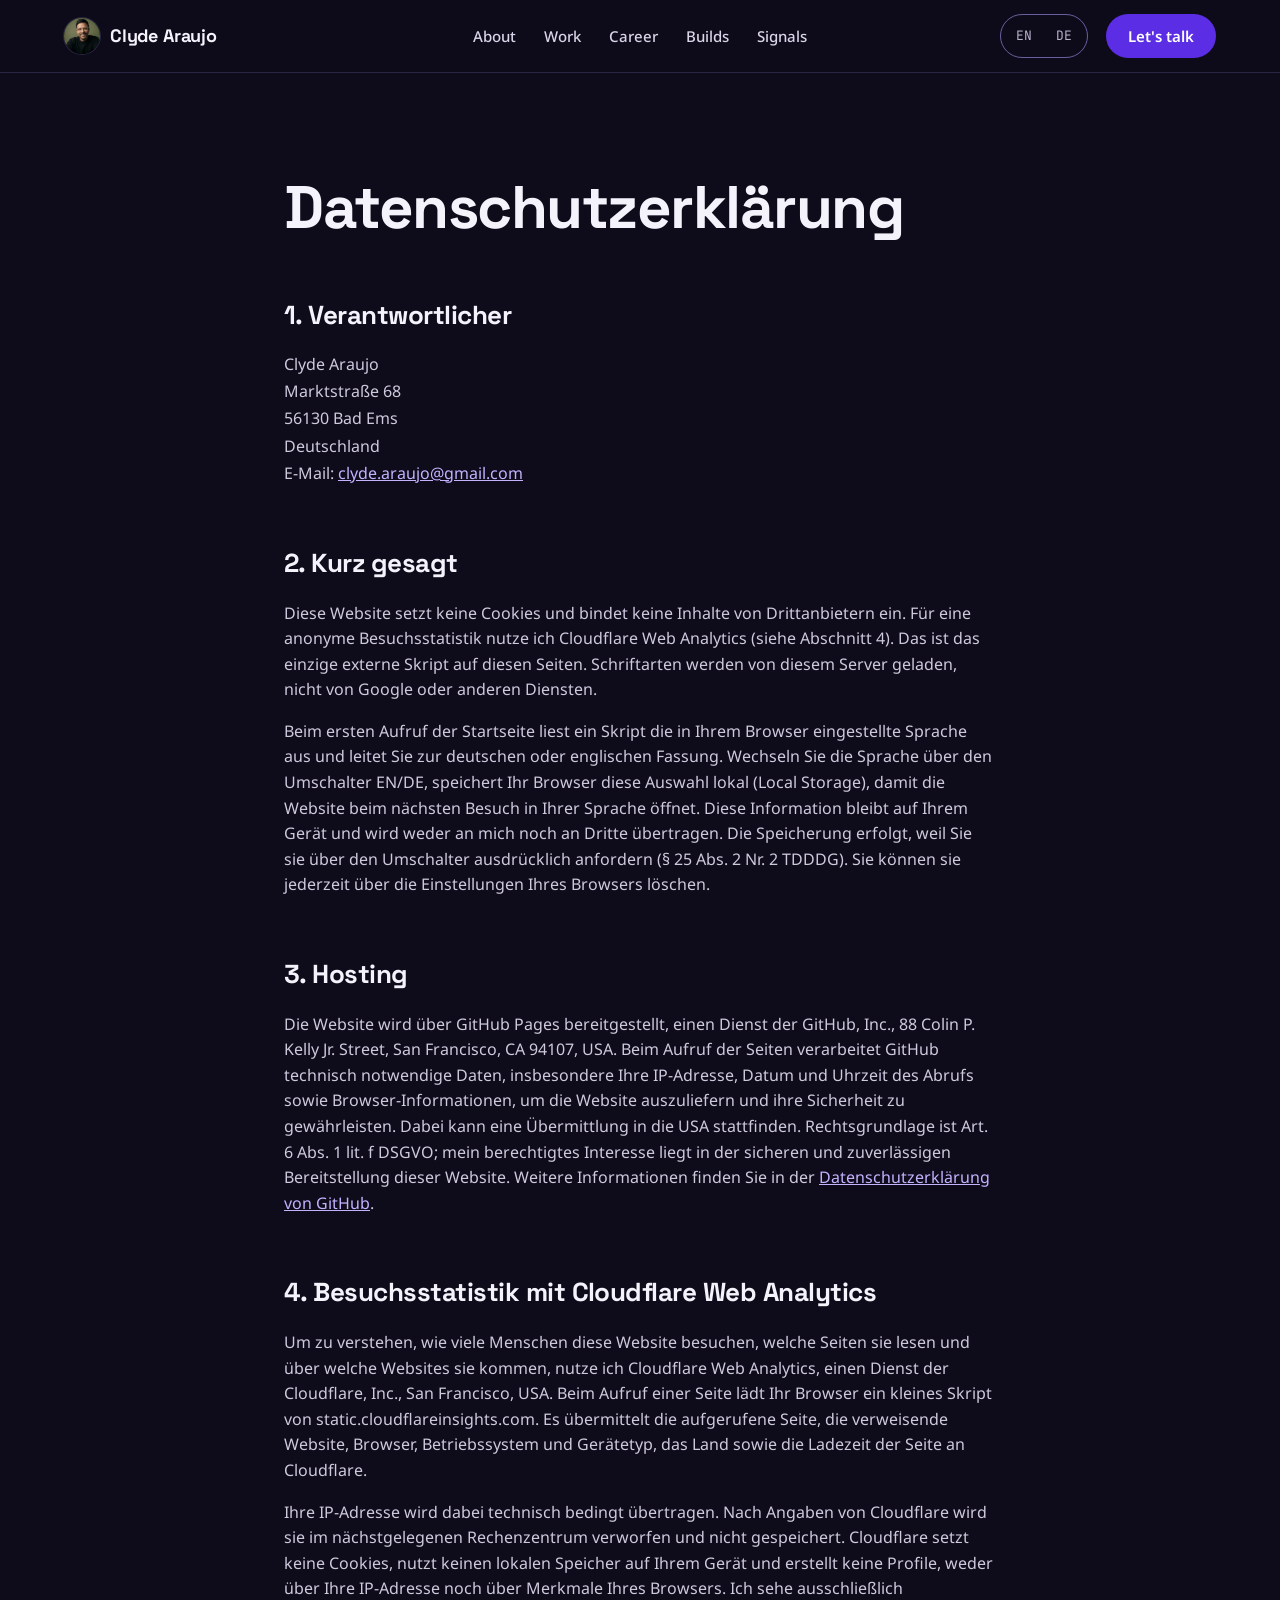
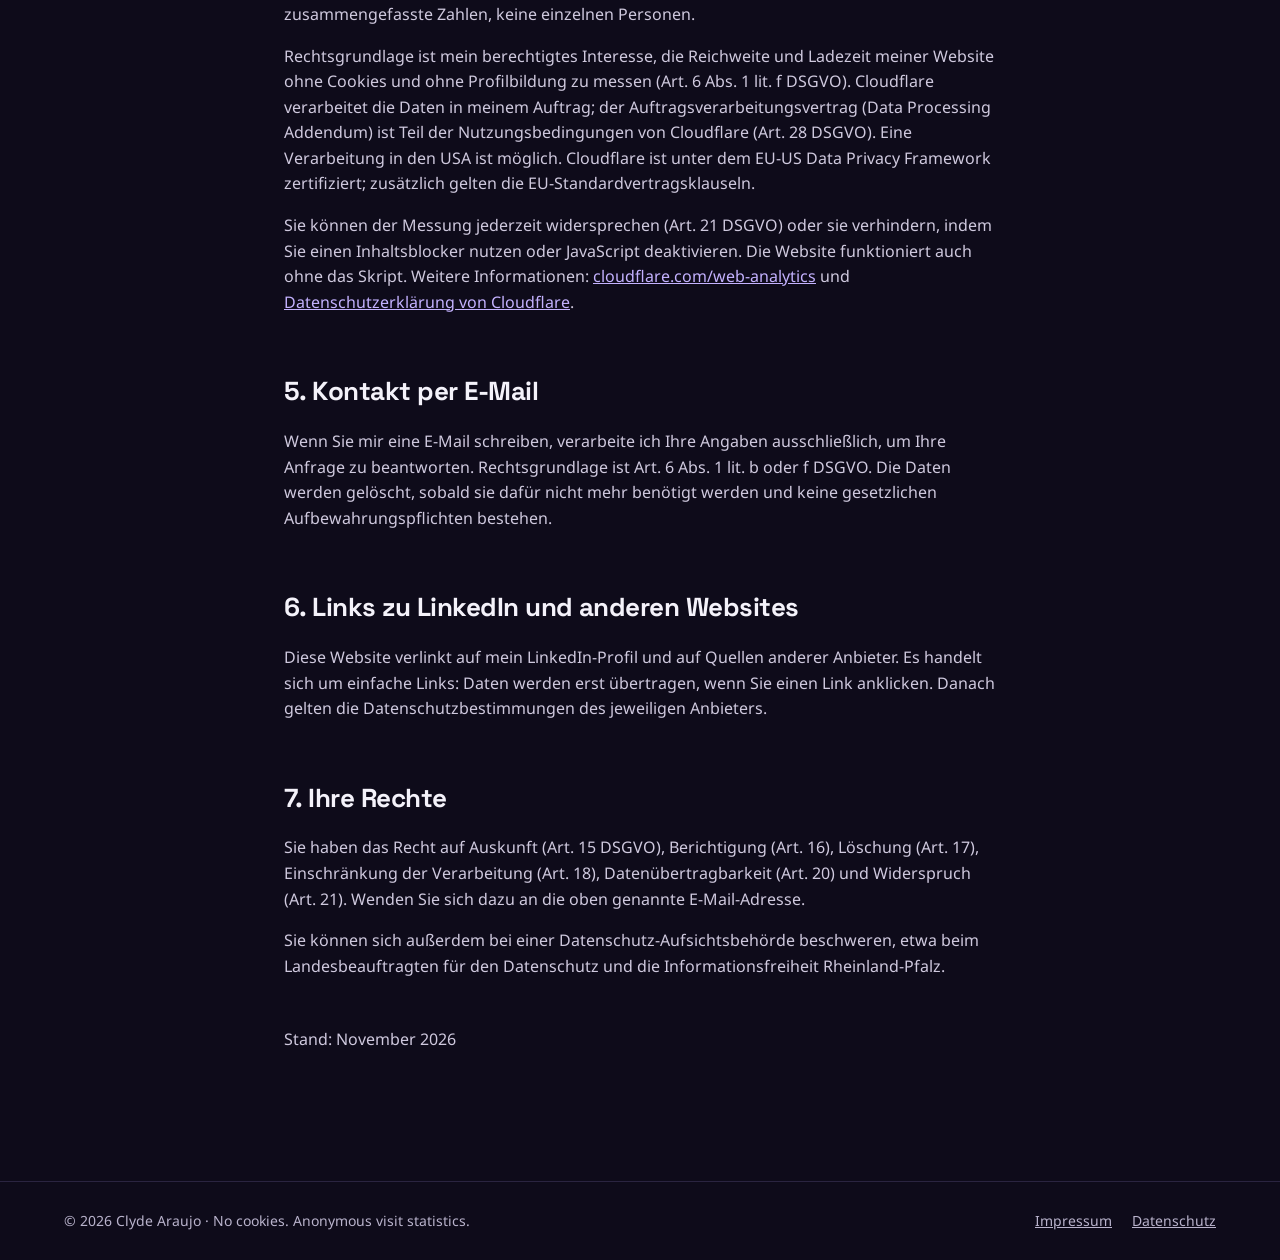
==== datenschutz/index.html @ 8846db32 "Draft: About milestones use the Career timeline treatment (EN and DE) Co-Authored-By: Claude Opus 5." ====
<!doctype html>
<html lang="de">
<head>
<meta charset="utf-8">
<meta name="viewport" content="width=device-width, initial-scale=1">
<title>Datenschutzerklärung · Clyde Araujo</title>
<meta name="robots" content="noindex">
<link rel="canonical" href="https://clydearaujo.com/datenschutz/">
<meta name="theme-color" content="#0E0B1A">
<link rel="icon" href="/favicon.svg" type="image/svg+xml">
<link rel="stylesheet" href="/assets/site.css?v=23">
</head>
<body>
<a class="skip" href="#main">Zum Inhalt springen</a>
<header class="site-header">
<div class="wrap hdr">
<div class="hdr-left"><button class="burger" type="button" aria-expanded="false" aria-controls="site-menu" aria-label="Open menu"><i></i><i></i><i></i></button><a class="brand" href="/"><picture><source srcset="/assets/avatar-still.webp" media="(prefers-reduced-motion: reduce)"><img class="brand-av" src="/assets/avatar.webp" alt="" width="36" height="36"></picture><span>Clyde Araujo</span></a></div>
<nav class="nav" aria-label="Main"><a href="/#about">About</a><a href="/#work">Work</a><a href="/#career">Career</a><a href="/#builds">Builds</a><a href="/#verdict">Signals</a></nav>
<div class="hdr-right"><div class="lang-wrap"><div class="lang-switch" role="group" aria-label="Language"><a href="/" lang="en" hreflang="en" data-lang="en">EN</a><a href="/de/" lang="de" hreflang="de" data-lang="de">DE</a></div></div><a class="btn btn-primary btn-sm" href="/#contact">Let's talk</a></div>
</div>
<nav class="menu" id="site-menu" aria-label="Main menu"><div class="wrap"><ul><li><a href="/#about"><span>01</span>About</a></li><li><a href="/#work"><span>02</span>Work</a></li><li><a href="/#career"><span>03</span>Career</a></li><li><a href="/#builds"><span>04</span>Builds</a></li><li><a href="/#verdict"><span>05</span>Signals</a></li></ul></div></nav>
</header>

<main id="main" class="article legal">
<h1>Datenschutzerklärung</h1>

<h2>1. Verantwortlicher</h2>
<address>Clyde Araujo<br>Marktstraße 68<br>56130 Bad Ems<br>Deutschland<br>E-Mail: <a href="mailto:clyde.araujo@gmail.com">clyde.araujo@gmail.com</a></address>

<h2>2. Kurz gesagt</h2>
<p>Diese Website setzt keine Cookies und bindet keine Inhalte von Drittanbietern ein. Für eine anonyme Besuchsstatistik nutze ich Cloudflare Web Analytics (siehe Abschnitt 4). Das ist das einzige externe Skript auf diesen Seiten. Schriftarten werden von diesem Server geladen, nicht von Google oder anderen Diensten.</p>
<p>Beim ersten Aufruf der Startseite liest ein Skript die in Ihrem Browser eingestellte Sprache aus und leitet Sie zur deutschen oder englischen Fassung. Wechseln Sie die Sprache über den Umschalter EN/DE, speichert Ihr Browser diese Auswahl lokal (Local Storage), damit die Website beim nächsten Besuch in Ihrer Sprache öffnet. Diese Information bleibt auf Ihrem Gerät und wird weder an mich noch an Dritte übertragen. Die Speicherung erfolgt, weil Sie sie über den Umschalter ausdrücklich anfordern (§ 25 Abs. 2 Nr. 2 TDDDG). Sie können sie jederzeit über die Einstellungen Ihres Browsers löschen.</p>

<h2>3. Hosting</h2>
<p>Die Website wird über GitHub Pages bereitgestellt, einen Dienst der GitHub, Inc., 88 Colin P. Kelly Jr. Street, San Francisco, CA 94107, USA. Beim Aufruf der Seiten verarbeitet GitHub technisch notwendige Daten, insbesondere Ihre IP-Adresse, Datum und Uhrzeit des Abrufs sowie Browser-Informationen, um die Website auszuliefern und ihre Sicherheit zu gewährleisten. Dabei kann eine Übermittlung in die USA stattfinden. Rechtsgrundlage ist Art. 6 Abs. 1 lit. f DSGVO; mein berechtigtes Interesse liegt in der sicheren und zuverlässigen Bereitstellung dieser Website. Weitere Informationen finden Sie in der <a href="https://docs.github.com/de/site-policy/privacy-policies/github-general-privacy-statement">Datenschutzerklärung von GitHub</a>.</p>

<h2>4. Besuchsstatistik mit Cloudflare Web Analytics</h2>
<p>Um zu verstehen, wie viele Menschen diese Website besuchen, welche Seiten sie lesen und über welche Websites sie kommen, nutze ich Cloudflare Web Analytics, einen Dienst der Cloudflare, Inc., San Francisco, USA. Beim Aufruf einer Seite lädt Ihr Browser ein kleines Skript von static.cloudflareinsights.com. Es übermittelt die aufgerufene Seite, die verweisende Website, Browser, Betriebssystem und Gerätetyp, das Land sowie die Ladezeit der Seite an Cloudflare.</p>
<p>Ihre IP-Adresse wird dabei technisch bedingt übertragen. Nach Angaben von Cloudflare wird sie im nächstgelegenen Rechenzentrum verworfen und nicht gespeichert. Cloudflare setzt keine Cookies, nutzt keinen lokalen Speicher auf Ihrem Gerät und erstellt keine Profile, weder über Ihre IP-Adresse noch über Merkmale Ihres Browsers. Ich sehe ausschließlich zusammengefasste Zahlen, keine einzelnen Personen.</p>
<p>Rechtsgrundlage ist mein berechtigtes Interesse, die Reichweite und Ladezeit meiner Website ohne Cookies und ohne Profilbildung zu messen (Art. 6 Abs. 1 lit. f DSGVO). Cloudflare verarbeitet die Daten in meinem Auftrag; der Auftragsverarbeitungsvertrag (Data Processing Addendum) ist Teil der Nutzungsbedingungen von Cloudflare (Art. 28 DSGVO). Eine Verarbeitung in den USA ist möglich. Cloudflare ist unter dem EU-US Data Privacy Framework zertifiziert; zusätzlich gelten die EU-Standardvertragsklauseln.</p>
<p>Sie können der Messung jederzeit widersprechen (Art. 21 DSGVO) oder sie verhindern, indem Sie einen Inhaltsblocker nutzen oder JavaScript deaktivieren. Die Website funktioniert auch ohne das Skript. Weitere Informationen: <a href="https://www.cloudflare.com/web-analytics/">cloudflare.com/web-analytics</a> und <a href="https://www.cloudflare.com/privacypolicy/">Datenschutzerklärung von Cloudflare</a>.</p>
<h2>5. Kontakt per E-Mail</h2>
<p>Wenn Sie mir eine E-Mail schreiben, verarbeite ich Ihre Angaben ausschließlich, um Ihre Anfrage zu beantworten. Rechtsgrundlage ist Art. 6 Abs. 1 lit. b oder f DSGVO. Die Daten werden gelöscht, sobald sie dafür nicht mehr benötigt werden und keine gesetzlichen Aufbewahrungspflichten bestehen.</p>

<h2>6. Links zu LinkedIn und anderen Websites</h2>
<p>Diese Website verlinkt auf mein LinkedIn-Profil und auf Quellen anderer Anbieter. Es handelt sich um einfache Links: Daten werden erst übertragen, wenn Sie einen Link anklicken. Danach gelten die Datenschutzbestimmungen des jeweiligen Anbieters.</p>

<h2>7. Ihre Rechte</h2>
<p>Sie haben das Recht auf Auskunft (Art. 15 DSGVO), Berichtigung (Art. 16), Löschung (Art. 17), Einschränkung der Verarbeitung (Art. 18), Datenübertragbarkeit (Art. 20) und Widerspruch (Art. 21). Wenden Sie sich dazu an die oben genannte E-Mail-Adresse.</p>
<p>Sie können sich außerdem bei einer Datenschutz-Aufsichtsbehörde beschweren, etwa beim Landesbeauftragten für den Datenschutz und die Informationsfreiheit Rheinland-Pfalz.</p>

<p class="entry-meta" style="margin-top:48px">Stand: November 2026</p>
</main>

<footer class="site-footer rule-top"><div class="wrap"><span>© 2026 Clyde Araujo · No cookies. Anonymous visit statistics.</span><nav aria-label="Legal"><a href="/impressum/">Impressum</a><a href="/datenschutz/" aria-current="page">Datenschutz</a></nav></div></footer>
<script src="/assets/nav.js?v=6" defer></script>
<!-- Cloudflare Web Analytics --><script type='module' src='https://static.cloudflareinsights.com/beacon.min.js' data-cf-beacon='{"token": "3469c9dc25c04788bc471ac4e5d7045f"}'></script><!-- End Cloudflare Web Analytics -->
</body>
</html>
---- assets/site.css ----
@font-face{font-family:"Space Grotesk";font-weight:600;font-display:swap;src:url(fonts/space-grotesk-latin-600-normal.woff2) format("woff2")}
@font-face{font-family:"Space Grotesk";font-weight:700;font-display:swap;src:url(fonts/space-grotesk-latin-700-normal.woff2) format("woff2")}
@font-face{font-family:"Noto Sans";font-weight:400;font-display:swap;src:url(fonts/noto-sans-latin-400-normal.woff2) format("woff2")}
@font-face{font-family:"Noto Sans";font-weight:500;font-display:swap;src:url(fonts/noto-sans-latin-500-normal.woff2) format("woff2")}
@font-face{font-family:"Noto Sans";font-weight:600;font-display:swap;src:url(fonts/noto-sans-latin-600-normal.woff2) format("woff2")}
@font-face{font-family:"JetBrains Mono";font-weight:400;font-display:swap;src:url(fonts/jetbrains-mono-latin-400-normal.woff2) format("woff2")}
@font-face{font-family:"JetBrains Mono";font-weight:500;font-display:swap;src:url(fonts/jetbrains-mono-latin-500-normal.woff2) format("woff2")}

:root{
  --bg:#0E0B1A;--panel:#15112A;--line:#2A2440;--line-strong:#3A3352;
  --text:#F4F2FA;--body:#CFC9DE;--muted:#B9B3CC;--nav:#D9D4E8;
  --lavender:#B49BFF;--link:#C4B2FF;--link-hover:#E2D8FF;
  --purple:#5B2EE5;--purple-hover:#4A22C9;--outline:#6B5FA0;
  --lime:#D4FF3A;--warm:#F0B27A;--grey-chip:#8C84A6;
  --display:"Space Grotesk",system-ui,sans-serif;--sans:"Noto Sans",system-ui,sans-serif;--mono:"JetBrains Mono",ui-monospace,monospace;
}
*{box-sizing:border-box}
html{color-scheme:dark}
body{margin:0;background:var(--bg);color:var(--text);font-family:var(--sans);line-height:1.6;-webkit-font-smoothing:antialiased}
a{color:var(--link)}a:hover{color:var(--link-hover)}
img{max-width:100%;display:block}
:focus-visible{outline:2px solid var(--lime);outline-offset:3px;border-radius:4px}
.skip{position:absolute;left:-9999px;top:8px;background:var(--lime);color:var(--bg);padding:8px 14px;border-radius:8px;font-weight:600;z-index:10}
.skip:focus{left:16px}

.wrap{max-width:1200px;margin:0 auto;padding:0 24px}
.rule-top{border-top:1px solid var(--line)}
.rule-bottom{border-bottom:1px solid var(--line)}
.panel{background:var(--panel)}

/* Header */
.site-header{border-bottom:1px solid var(--line)}
.site-header .wrap{display:flex;flex-wrap:wrap;align-items:center;justify-content:space-between;gap:16px;padding-top:24px;padding-bottom:24px}
.brand{font-family:var(--display);font-weight:700;font-size:18px;letter-spacing:-.01em;color:var(--text);text-decoration:none}
.nav{display:flex;flex-wrap:wrap;align-items:center;gap:4px 28px;font-size:15px;font-weight:500}
.nav a{color:var(--nav);text-decoration:none;display:inline-flex;align-items:center;min-height:44px}
.nav a:hover{color:var(--text)}
.lang{display:none;align-items:center;gap:2px;font-family:var(--mono);font-size:13px}

/* Buttons */
.btn{display:inline-flex;align-items:center;min-height:52px;padding:0 28px;border-radius:999px;font-weight:600;font-size:17px;text-decoration:none;transition:background-color .15s ease}
.btn-primary{background:var(--purple);color:#fff}
.btn-primary:hover{background:var(--purple-hover);color:#fff}
.btn-ghost{border:1px solid var(--outline);color:#E6DEFF}
.btn-ghost:hover{border-color:var(--lavender);color:#fff}
.btn-sm{min-height:44px;padding:0 22px;font-size:15px}
.nav a.btn-primary{color:#fff}

/* Type */
.eyebrow{margin:0;font-family:var(--mono);font-size:13px;letter-spacing:.08em;text-transform:uppercase;color:var(--lavender)}
.eyebrow.muted{color:var(--muted)}
.h1{margin:0;max-width:1080px;font-family:var(--display);font-weight:700;font-size:clamp(40px,6vw,84px);line-height:1.12;letter-spacing:-.02em;color:#fff}
.h2{margin:0;font-family:var(--display);font-weight:700;font-size:clamp(32px,4.5vw,56px);line-height:1.04;letter-spacing:-.025em}
.h3{margin:0;font-family:var(--display);font-weight:700;font-size:22px;line-height:1.25}
.lead{margin:0;max-width:640px;font-size:21px;line-height:1.55;color:var(--body)}
.body{color:var(--body)}
.mono{font-family:var(--mono)}
.mark{background:var(--lime);color:var(--bg);padding:0 10px;border-radius:4px;-webkit-box-decoration-break:clone;box-decoration-break:clone}

/* Hero */
.hero{padding-top:112px;padding-bottom:88px;display:flex;flex-direction:column;gap:30px}
.actions{display:flex;flex-wrap:wrap;gap:14px}
.proof{display:grid;grid-template-columns:repeat(auto-fit,minmax(220px,1fr));gap:32px 24px;border-top:1px solid var(--line-strong);padding-top:28px;margin-bottom:96px}
.proof div{display:flex;flex-direction:column;gap:6px}
.proof .num{font-family:var(--display);font-weight:700;font-size:44px;letter-spacing:-.02em;line-height:1.1}
.proof .num.accent{color:var(--lavender)}
.proof .label{font-size:15px;color:var(--muted)}

/* Sections */
.section{padding-top:104px;padding-bottom:104px}
.section-head{display:flex;flex-direction:column;gap:14px;margin-bottom:52px;max-width:760px}

/* Case list */
.case{display:grid;grid-template-columns:repeat(auto-fit,minmax(min(280px,100%),1fr));gap:16px 48px;padding:36px 0;border-top:1px solid var(--line);text-decoration:none;color:var(--text)}
.case:last-child{border-bottom:1px solid var(--line)}
.case:hover .case-title{color:var(--link-hover)}
.case-meta{font-family:var(--mono);font-size:12px;color:var(--muted)}
.case-title{font-family:var(--display);font-weight:700;font-size:30px;line-height:1.15;letter-spacing:-.02em;transition:color .15s ease}
.case-col{display:flex;flex-direction:column;gap:12px}
.case-stat{font-family:var(--mono);font-size:13px;color:var(--lavender)}
.case-more{font-weight:600;color:#E6DEFF}

/* Verdict */
.verdict-head{display:flex;flex-wrap:wrap;align-items:flex-end;justify-content:space-between;gap:32px;margin-bottom:48px}
.calls{display:flex;flex-wrap:wrap;gap:8px;font-family:var(--mono);font-size:12px}
.chip{padding:5px 12px;border-radius:999px;border:1px solid var(--grey-chip);color:#D9D4E8;white-space:nowrap}
.chip.act{background:var(--lavender);border-color:var(--lavender);color:var(--bg)}
.chip.pilot{border-color:var(--lavender);color:var(--link)}
.chip.notyet{border-color:var(--warm);color:var(--warm)}
.chip.lane{background:var(--line);border-color:var(--line)}
.entry{display:grid;grid-template-columns:repeat(auto-fit,minmax(260px,1fr));gap:24px 40px;padding:32px 0;border-top:1px solid var(--line)}
.entry:last-child{border-bottom:1px solid var(--line)}
.entry-tags{display:flex;flex-wrap:wrap;gap:6px}
.entry-meta{font-size:13px;color:var(--muted)}
.label-mono{font-family:var(--mono);font-size:12px;color:var(--muted)}
.my-verdict{padding-left:20px;border-left:2px solid var(--purple);display:flex;flex-direction:column;gap:6px}
.my-verdict .label-mono{color:var(--lavender)}
.my-verdict p{margin:0;color:#fff}
.entry p{margin:0}

/* Builds */
.cards{display:grid;grid-template-columns:repeat(auto-fit,minmax(min(320px,100%),1fr));gap:24px}
.card{display:flex;flex-direction:column;gap:14px;padding:32px;border-radius:16px;background:var(--panel);border:1px solid var(--line)}
.card-title{font-family:var(--display);font-weight:700;font-size:24px;line-height:1.2}

/* About */
.about{display:grid;grid-template-columns:repeat(auto-fit,minmax(min(320px,100%),1fr));gap:56px}
.about-photo{width:240px;height:300px;object-fit:cover;border-radius:16px}
.creds{display:flex;flex-direction:column}
.cred{display:flex;flex-wrap:wrap;justify-content:space-between;gap:4px 16px;padding:16px 0;border-top:1px solid var(--line)}
.cred:last-child{border-bottom:1px solid var(--line)}
.cred span:first-child{font-weight:600}
.cred span:last-child{color:var(--muted)}

/* Contact */
.contact .wrap{display:flex;flex-wrap:wrap;align-items:center;justify-content:space-between;gap:32px;padding-top:96px;padding-bottom:96px}
.contact-title{margin:0;font-family:var(--display);font-weight:700;font-size:clamp(30px,4vw,48px);letter-spacing:-.025em;line-height:1.08}
.contact-sub{margin:12px 0 0;font-family:var(--mono);font-size:14px;letter-spacing:.04em;color:var(--muted)}

/* Footer */
.site-footer .wrap{display:flex;flex-wrap:wrap;justify-content:space-between;gap:12px;padding-top:28px;padding-bottom:28px;font-size:14px;color:var(--muted)}
.site-footer nav{display:flex;gap:20px}
.site-footer a{color:var(--muted)}

/* Article pages (case studies, legal) */
.article{max-width:760px;margin:0 auto;padding:88px 24px 112px}
.article .back{display:inline-flex;align-items:center;min-height:44px;margin-bottom:32px;color:var(--link);text-decoration:none;font-weight:600}
.article h1{margin:16px 0 20px;font-family:var(--display);font-weight:700;font-size:clamp(36px,5vw,60px);line-height:1.04;letter-spacing:-.025em}
.article h2{margin:56px 0 14px;font-family:var(--display);font-weight:700;font-size:26px;letter-spacing:-.02em}
.article h3{margin:28px 0 8px;font-family:var(--display);font-weight:700;font-size:19px}
.article p,.article li{color:var(--body);font-size:18px}
.article ul,.article ol{padding-left:20px}
.article li{margin:6px 0}
.results{display:grid;grid-template-columns:repeat(auto-fit,minmax(180px,1fr));gap:24px;margin:28px 0;padding:28px 0;border-top:1px solid var(--line-strong);border-bottom:1px solid var(--line-strong)}
.results div{display:flex;flex-direction:column;gap:4px}
.results .num{font-family:var(--display);font-weight:700;font-size:40px;letter-spacing:-.02em;color:var(--lavender);line-height:1.1}
.results .label{font-size:15px;color:var(--muted)}
.legal p,.legal li{font-size:16px}
.legal address{font-style:normal;color:var(--body);font-size:16px;line-height:1.7}

@media (prefers-reduced-motion:reduce){*{transition:none!important}}

/* Timeline */
.timeline{list-style:none;margin:0;padding:0 0 0 28px;position:relative;max-width:920px}
.timeline::before{content:"";position:absolute;left:5px;top:8px;bottom:8px;width:2px;background:linear-gradient(var(--purple),var(--line))}
.tl-item{position:relative;display:grid;grid-template-columns:minmax(120px,160px) 1fr;gap:8px 32px;padding:0 0 40px}
.tl-item::before{content:"";position:absolute;left:-28px;top:7px;width:12px;height:12px;border-radius:50%;background:var(--bg);border:2px solid var(--lavender)}
.tl-item:first-child::before{background:var(--lime);border-color:var(--lime)}
.tl-when{font-family:var(--mono);font-size:13px;color:var(--lavender);padding-top:4px}
.tl-what{display:flex;flex-direction:column;gap:4px}
.tl-role{font-family:var(--display);font-weight:700;font-size:21px;line-height:1.25}
.tl-org{font-size:14px;color:var(--muted)}
.tl-what .body{font-size:16px}
@media (max-width:640px){.tl-item{grid-template-columns:1fr}}
.tl-anim .tl-item{opacity:0;transform:translateY(16px);transition:opacity .6s ease,transform .6s ease}
.tl-anim .tl-item.in{opacity:1;transform:none;transition-delay:.5s}
.tl-anim .tl-item:first-child{opacity:1;transform:none;transition:none}

/* Motion (only when JS adds .motion, i.e. motion allowed) */
.motion .mark{background-color:transparent;background-image:linear-gradient(var(--lime),var(--lime));background-repeat:no-repeat;background-size:0% 100%;color:#fff;transition:background-size .7s cubic-bezier(.2,.7,.2,1),color .3s ease .35s}
.motion .mark.on{background-size:100% 100%;color:var(--bg)}
.my-verdict{position:relative;border-left:none}
.my-verdict::before{content:"";position:absolute;left:0;top:0;bottom:0;width:2px;background:var(--purple);transform-origin:top}
.motion .my-verdict::before{transform:scaleY(0);transition:transform .5s ease}
.motion .my-verdict>*{opacity:0;transform:translateY(6px);transition:opacity .45s ease .3s,transform .45s ease .3s}
.motion .my-verdict.in::before{transform:scaleY(1)}
.motion .my-verdict.in>*{opacity:1;transform:none}
.roll{display:inline-block;position:relative;white-space:nowrap;transition:width .3s ease}
.roll>span{position:absolute;left:0;top:0;visibility:hidden}
.roll>span:last-child{position:relative;visibility:visible}
.motion .roll>span{visibility:hidden}
.motion .roll>span.on{visibility:visible}
.case-title{background-image:linear-gradient(var(--lavender),var(--lavender));background-repeat:no-repeat;background-position:0 100%;background-size:0% 1px;transition:background-size .35s ease,color .15s ease}
.case:hover .case-title,.case:focus-visible .case-title{background-size:100% 1px}
.case-more .arr{display:inline-block;transition:transform .25s ease}
.case:hover .case-more .arr,.case:focus-visible .case-more .arr{transform:translateX(6px)}
.nav{position:relative}
.nav-bar{position:absolute;height:2px;border-radius:2px;background:var(--lime);opacity:0;pointer-events:none;transition:left .35s cubic-bezier(.2,.7,.2,1),top .35s ease,width .35s cubic-bezier(.2,.7,.2,1),opacity .2s ease}
.nav a.active{color:var(--text)}
.progress{position:fixed;top:0;left:0;right:0;height:3px;z-index:20;background:transparent}
.progress div{height:100%;width:0;background:var(--purple)}
@media (min-width:900px){
  .site-header{position:sticky;top:0;z-index:15;background:rgba(14,11,26,.92);-webkit-backdrop-filter:blur(8px);backdrop-filter:blur(8px)}
  section[id]{scroll-margin-top:96px}
}

.builds-cta{margin-top:40px;display:flex;flex-wrap:wrap;align-items:center;gap:16px 28px}
.builds-cta .body{margin:0;max-width:560px}
.verdict-top{display:flex;align-items:center;gap:10px;flex-wrap:wrap;font-family:var(--mono);font-size:12px}
.verdict-link{font-size:14px;margin-top:4px}
.signals-archive{margin:28px 0 0;font-size:15px}
.signals-week{margin-top:40px}
#hero-title{overflow-x:clip}
.mark{background:linear-gradient(var(--lime),var(--lime)) 0 75%/100% 80% no-repeat}
.motion .mark{background-size:0% 80%;background-position:0 75%}
.motion .mark.on{background-size:100% 80%}
.nav a[aria-current="page"]{color:var(--text);box-shadow:inset 0 -2px 0 var(--lime)}
.nocaps{text-transform:none}
[data-count].counting{position:relative;color:transparent}
[data-count].counting::after{content:attr(data-show);position:absolute;right:0;top:0;color:var(--c)}
.contact-actions{display:flex;flex-direction:column;align-items:flex-start;gap:14px}
.contact-mail{margin:0;display:flex;align-items:center;flex-wrap:wrap;gap:10px;font-family:var(--mono);font-size:15px;color:var(--body)}
.copy-btn{font:inherit;font-size:13px;letter-spacing:.04em;color:var(--text);background:transparent;border:1px solid var(--outline);border-radius:999px;min-height:36px;padding:0 14px;cursor:pointer}
.copy-btn:hover{border-color:var(--lavender)}
.copy-btn:focus-visible{outline:2px solid var(--lime);outline-offset:2px}
.copy-status{position:absolute;width:1px;height:1px;overflow:hidden;clip:rect(0 0 0 0);white-space:nowrap}
.contact-alt{color:var(--lavender);font-size:15px;font-weight:500;text-decoration:none}
.contact-alt:hover{color:var(--text)}

/* Header v2: centred nav on desktop, menu button on mobile */
.site-header{position:sticky;top:0;z-index:15;background:rgba(14,11,26,.94);-webkit-backdrop-filter:blur(8px);backdrop-filter:blur(8px)}
section[id]{scroll-margin-top:96px}
.site-header .wrap.hdr{display:grid;grid-template-columns:1fr auto 1fr;align-items:center;gap:16px;padding-top:14px;padding-bottom:14px;flex-wrap:nowrap}
.hdr-left{display:flex;align-items:center;gap:14px;min-width:0}
.hdr-right{display:flex;align-items:center;justify-content:flex-end;gap:18px}
.brand{white-space:nowrap}
.burger{display:none;flex:none;width:44px;height:44px;border:1px solid var(--outline);border-radius:999px;background:transparent;cursor:pointer;position:relative;padding:0}
.burger:hover{border-color:var(--lavender)}
.burger:focus-visible,.lang-switch a:focus-visible,.menu a:focus-visible{outline:2px solid var(--lime);outline-offset:2px}
.burger i{position:absolute;left:13px;width:18px;height:2px;border-radius:2px;background:var(--text);transition:transform .35s cubic-bezier(.2,.7,.2,1),opacity .2s ease,top .35s cubic-bezier(.2,.7,.2,1),background-color .2s ease}
.burger i:nth-child(1){top:15px}.burger i:nth-child(2){top:21px;width:12px}.burger i:nth-child(3){top:27px}
.burger[aria-expanded="true"] i{background:var(--lime)}
.burger[aria-expanded="true"] i:nth-child(1){top:21px;transform:rotate(45deg)}
.burger[aria-expanded="true"] i:nth-child(2){opacity:0;transform:translateX(-6px)}
.burger[aria-expanded="true"] i:nth-child(3){top:21px;transform:rotate(-45deg)}
.lang-switch{display:inline-flex;border:1px solid var(--outline);border-radius:999px;padding:3px;font-family:var(--mono);font-size:13px}
.lang-switch[hidden]{display:none}
.lang-switch a{display:inline-flex;align-items:center;min-height:36px;padding:0 12px;border-radius:999px;color:var(--muted);text-decoration:none}
.lang-switch a[aria-current="true"]{background:var(--lime);color:var(--bg)}
.menu{display:none}
@media (max-width:960px){
  .site-header .wrap.hdr{display:flex;justify-content:space-between}
  .site-header .nav{display:none}
  .burger{display:inline-block}
  .menu{display:block;position:absolute;left:0;right:0;top:100%;background:var(--panel);border-bottom:1px solid var(--line);clip-path:inset(0 0 100% 0);visibility:hidden;transition:clip-path .45s cubic-bezier(.2,.7,.2,1),visibility 0s linear .45s}
  .menu.open{clip-path:inset(0 0 0 0);visibility:visible;transition:clip-path .45s cubic-bezier(.2,.7,.2,1),visibility 0s}
  .menu ul{list-style:none;margin:0;padding:20px 0 28px}
  .menu li{opacity:0;transform:translateY(10px);transition:opacity .3s ease,transform .3s ease}
  .menu.open li{opacity:1;transform:none}
  .menu.open li:nth-child(1){transition-delay:.08s}.menu.open li:nth-child(2){transition-delay:.13s}.menu.open li:nth-child(3){transition-delay:.18s}.menu.open li:nth-child(4){transition-delay:.23s}.menu.open li:nth-child(5){transition-delay:.28s}
  .menu a{display:flex;align-items:baseline;gap:16px;min-height:48px;font-family:var(--display);font-weight:700;font-size:32px;letter-spacing:-.02em;line-height:1.3;color:var(--text);text-decoration:none}
  .menu a span{font-family:var(--mono);font-size:12px;letter-spacing:.1em;color:var(--lavender);font-weight:500}
  .menu a:hover,.menu a[aria-current="page"]{color:var(--lime)}
  section[id]{scroll-margin-top:80px}
}
@media (max-width:600px){.hdr-left{gap:10px}.hdr-right{gap:10px}.brand{font-size:16px}.lang-switch a{padding:0 9px}}
@media (max-width:380px){.brand{font-size:15px}.hdr-right .btn-sm{padding:0 12px;font-size:14px}.burger{width:40px;height:40px}.burger i{left:11px}.burger i:nth-child(1){top:13px}.burger i:nth-child(2){top:19px}.burger i:nth-child(3){top:25px}.burger[aria-expanded="true"] i:nth-child(1),.burger[aria-expanded="true"] i:nth-child(3){top:19px}.lang-switch a{padding:0 7px}}
@media (prefers-reduced-motion:reduce){.burger i,.menu,.menu li{transition:none!important}}

/* Language switch: DE placeholder with "coming soon" popover */
.lang-wrap{position:relative}
.lang-switch button{font:inherit;border:0;background:transparent;cursor:pointer;display:inline-flex;align-items:center;min-height:36px;padding:0 12px;border-radius:999px;color:var(--muted)}
.lang-switch button:hover{color:var(--text)}
.lang-switch button[aria-expanded="true"]{color:var(--lime)}
.lang-switch button:focus-visible,.de-soon-close:focus-visible{outline:2px solid var(--lime);outline-offset:2px}
.de-soon{position:absolute;top:calc(100% + 12px);right:0;width:min(290px,calc(100vw - 32px));background:var(--panel);border:1px solid var(--outline);border-radius:16px;padding:18px 20px 18px;box-shadow:0 18px 40px rgba(0,0,0,.45);z-index:30;transform-origin:top right;animation:deIn .35s cubic-bezier(.2,.9,.3,1.25)}
.de-soon[hidden]{display:none}
.de-soon::before{content:"";position:absolute;top:-7px;right:30px;width:12px;height:12px;background:var(--panel);border-left:1px solid var(--outline);border-top:1px solid var(--outline);transform:rotate(45deg)}
.de-soon-tag{margin:0 0 10px;font-family:var(--mono);font-size:12px;letter-spacing:.12em;color:var(--lavender)}
.de-soon-arrow{display:inline-block;animation:deNudge 1.2s ease-in-out infinite}
.de-soon-bar{height:3px;border-radius:999px;background:var(--line);overflow:hidden;margin-bottom:14px}
.de-soon-bar span{display:block;height:100%;width:70%;border-radius:999px;background:linear-gradient(90deg,var(--lime) 0%,#F0FFB0 50%,var(--lime) 100%);background-size:200% 100%;animation:deShimmer 1.6s linear infinite}
.de-soon-title{margin:0;font-family:var(--display);font-weight:700;font-size:20px;letter-spacing:-.01em;color:var(--text)}
.de-soon-body{margin:6px 0 0;font-size:15px;line-height:1.5;color:var(--body)}
.de-soon-en{margin:10px 0 0;font-size:13px;color:var(--muted)}
.de-soon-close{position:absolute;top:10px;right:10px;width:32px;height:32px;border:0;border-radius:999px;background:transparent;color:var(--muted);cursor:pointer;font-size:14px}
.de-soon-close:hover{color:var(--text);background:var(--line)}
@keyframes deIn{from{opacity:0;transform:translateY(-6px) scale(.92)}to{opacity:1;transform:none}}
@keyframes deNudge{0%,100%{transform:translateX(0)}50%{transform:translateX(4px)}}
@keyframes deShimmer{from{background-position:200% 0}to{background-position:0 0}}
@media (max-width:600px){.lang-switch button{padding:0 9px}.de-soon::before{right:22px}}
@media (max-width:380px){.lang-switch button{padding:0 7px}}
@media (prefers-reduced-motion:reduce){.de-soon,.de-soon-arrow,.de-soon-bar span{animation:none!important}}
.lang-switch .lang-cur{display:inline-flex;align-items:center;min-height:36px;padding:0 12px;border-radius:999px;background:var(--lime);color:var(--bg)}
@media (max-width:600px){.lang-switch .lang-cur{padding:0 9px}}
@media (max-width:380px){.lang-switch .lang-cur{padding:0 7px}}
@media (max-width:600px){.de-soon{position:fixed;top:calc(100% + 8px);left:16px;right:16px;width:auto}.de-soon::before{display:none}}
@media (max-width:400px){.hdr-left{gap:8px}.hdr-right{gap:8px}}
@media (max-width:345px){.brand{font-size:14px}.lang-switch{padding:2px}.lang-switch .lang-cur,.lang-switch button{padding:0 6px;min-height:34px}.hdr-right .btn-sm{padding:0 10px;font-size:13px}.burger{width:38px;height:38px}.burger i{left:10px}}
.hdr-right .btn-sm{white-space:nowrap}
@media (max-width:600px){.site-header .wrap.hdr{padding-left:16px;padding-right:16px}.hdr-right .btn-sm{padding:0 16px}}
@media (max-width:400px){.hdr-right .btn-sm{padding:0 13px;font-size:14px}}
.lang-switch a:hover{color:var(--text)}
.article h1,.h1,.h2{overflow-wrap:break-word}
@media (max-width:600px){.article h1,.h1,.h2{-webkit-hyphens:auto;hyphens:auto}}
/* CLS fix: counters grow from a fixed left edge */
[data-count].counting::after{left:0;right:auto}
.num{font-variant-numeric:tabular-nums}
/* Option 3: rolling mono line with a fixed-width slot */
.tick{margin:18px 0 0;font-family:var(--mono);font-size:15px;letter-spacing:.14em;color:var(--lavender)}
.tick-slot{display:inline-block;text-align:right;color:var(--lime)}
.tick-slot.fade{animation:tickIn .24s ease}
@keyframes tickIn{from{opacity:0;transform:translateY(6px)}to{opacity:1;transform:none}}

/* Header avatar (animated; still frame when motion is reduced; photo only on narrow phones) */
.brand{display:inline-flex;align-items:center;gap:10px}
.brand picture{flex:0 0 auto;display:block}
.brand-av{flex:0 0 auto;width:36px;height:36px;border-radius:50%;object-fit:cover;display:block;box-shadow:0 0 0 1px var(--line)}
@media (max-width:600px){.brand{gap:8px}.brand-av{width:32px;height:32px}}
@media (max-width:420px){.brand span{position:absolute;width:1px;height:1px;overflow:hidden;clip:rect(0 0 0 0);white-space:nowrap}.brand-av{width:38px;height:38px}}
/* Builds headline on one line on desktop */
@media (min-width:961px){#builds .section-head{max-width:none}}

/* About: intro, tabs, milestone timeline, education cards */
.ab-intro{display:grid;grid-template-columns:200px minmax(0,1fr);gap:40px;align-items:end;margin-bottom:48px}
.ab-photo{width:200px;height:250px;object-fit:cover;border-radius:16px;display:block}
.ab-intro .h2{margin:10px 0 16px}
.ab-lead{margin:0;font-size:18px;max-width:640px}
.ab-tabs{display:none;padding:4px;margin-bottom:20px;border:1px solid var(--outline);border-radius:999px;background:var(--panel)}
.js .ab-tabs{display:inline-flex}
.ab-tabs button{font:inherit;font-weight:600;font-size:16px;line-height:1;color:var(--muted);background:none;border:0;border-radius:999px;padding:14px 22px;cursor:pointer;transition:background .2s ease,color .2s ease}
.ab-tabs button:hover{color:var(--text)}
.ab-tabs button[aria-selected="true"]{background:var(--lavender);color:var(--bg)}
.ab-tabs button:focus-visible{outline:2px solid var(--lime);outline-offset:2px}
.ab-panel{background:var(--panel);border:1px solid var(--line);border-radius:16px;padding:40px 44px}
.ab-panel+.ab-panel{margin-top:20px}
.js .ab-panel{display:none}.js .ab-panel.on{display:block}.js .ab-panel+.ab-panel{margin-top:0}
.ab-tl{list-style:none;margin:0;padding:0 0 0 30px;position:relative}
.ab-tl::before{content:"";position:absolute;left:6px;top:8px;bottom:8px;width:2px;background:var(--line)}
.ab-ms{position:relative;padding:0 0 30px}.ab-ms:last-child{padding-bottom:0}
.ab-ms::before{content:"";position:absolute;left:-30px;top:4px;width:10px;height:10px;border-radius:50%;background:var(--bg);border:2px solid var(--lavender)}
.ab-ms:first-child::before{background:var(--lime);border-color:var(--lime)}
.ab-ms-top{display:flex;align-items:center;gap:12px;flex-wrap:wrap}
.ab-yr{font-family:var(--mono);font-size:13px;color:var(--lavender)}
.ab-tag{font-family:var(--mono);font-size:11px;letter-spacing:.06em;text-transform:uppercase;color:var(--muted);border:1px solid var(--outline);border-radius:6px;padding:4px 8px}
.ab-no{margin-left:auto;font-family:var(--mono);font-size:11px;letter-spacing:.06em;text-transform:uppercase;color:var(--muted)}
.ab-ms-t{margin:10px 0 6px;font-family:var(--display);font-weight:700;font-size:24px;line-height:1.2;color:var(--text)}
.ab-ms-t a{color:inherit}
.ab-ms-d{margin:0;max-width:760px;color:var(--body);font-size:16px;line-height:1.55}
.ab-group+.ab-group{margin-top:36px}
.ab-group-h{display:flex;justify-content:space-between;align-items:baseline;gap:12px;padding-bottom:16px;border-bottom:1px solid var(--line);margin-bottom:20px}
.ab-group-h h3{margin:0;font-family:var(--display);font-weight:700;font-size:26px;color:var(--text);display:flex;align-items:center;gap:12px}
.ab-group-h h3 i{width:9px;height:9px;border-radius:50%;background:var(--lime)}
.ab-group-h span{font-family:var(--mono);font-size:13px;color:var(--muted)}
.ab-cards{display:grid;grid-template-columns:repeat(2,minmax(0,1fr));gap:16px}
.ab-card{display:flex;flex-direction:column;gap:8px;padding:22px 24px;border:1px solid var(--line);border-radius:14px;background:var(--bg)}
.ab-card-t{font-family:var(--display);font-weight:700;font-size:19px;color:var(--text)}
.ab-card-t a{color:inherit}
.ab-card-d{color:var(--body);font-size:15px;line-height:1.45}
@media (max-width:760px){.ab-intro{grid-template-columns:1fr;gap:20px;margin-bottom:36px}.ab-photo{width:150px;height:188px}.js .ab-tabs{display:flex}.ab-tabs button{flex:1;padding:12px 8px;font-size:14px;line-height:1.25}.ab-panel{padding:24px 18px}.ab-no{display:none}.ab-ms-t{font-size:20px}.ab-cards{grid-template-columns:1fr}}

/* Chrome edge on card hover and portrait zoom (desktop pointer only) */
.card,.ab-card{position:relative}
.ab-photo-wrap{width:200px;height:250px;border-radius:16px;overflow:hidden}
.ab-photo-wrap .ab-photo{width:100%;height:100%}
@media (hover:hover) and (pointer:fine){
.card::after,.ab-card::after{content:"";position:absolute;inset:-1px;border-radius:inherit;padding:1px;pointer-events:none;
 background:linear-gradient(115deg,#5b5f6e 0%,#f6f8ff 16%,#8c91a2 30%,#ffffff 44%,#6c7080 58%,#e3e7f1 74%,#979db0 88%,#f2f4fb 100%);
 background-size:260% 260%;background-position:100% 50%;
 -webkit-mask:linear-gradient(#000 0 0) content-box,linear-gradient(#000 0 0);-webkit-mask-composite:xor;mask:linear-gradient(#000 0 0) content-box exclude,linear-gradient(#000 0 0);
 opacity:0;transition:opacity .25s ease,background-position .9s cubic-bezier(.2,.7,.2,1)}
.card:hover::after,.card:focus-within::after,.ab-card:hover::after,.ab-card:focus-within::after{opacity:1;background-position:0% 50%}
.ab-photo-wrap .ab-photo{transition:transform .6s cubic-bezier(.2,.7,.2,1)}
.ab-photo-wrap:hover .ab-photo{transform:scale(1.08)}
}
@media (prefers-reduced-motion:reduce){.card::after,.ab-card::after,.ab-photo-wrap .ab-photo{transition:none}}
@media (max-width:760px){.ab-photo-wrap{width:150px;height:188px}}

/* About milestones use the Career timeline */
.ab-timeline .tl-item:last-child{padding-bottom:0}
.ab-timeline .tl-role a{color:inherit}
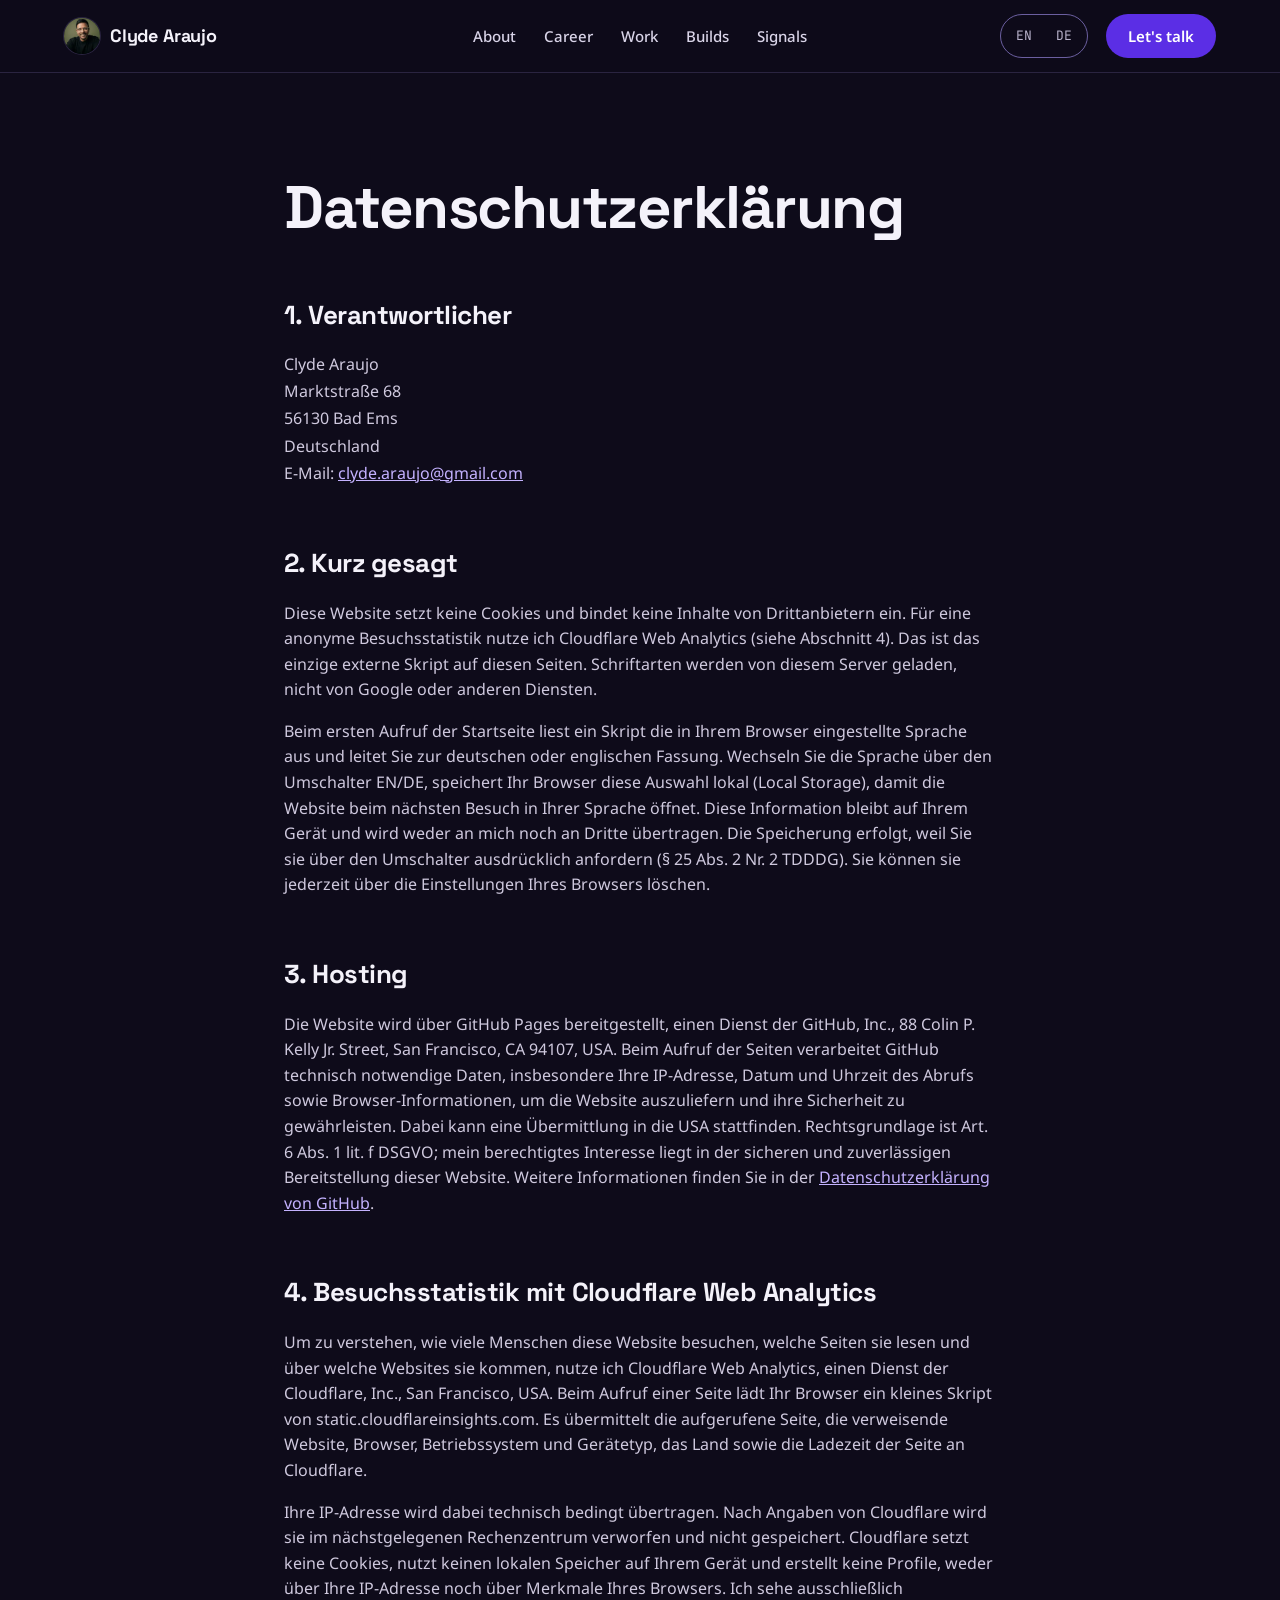
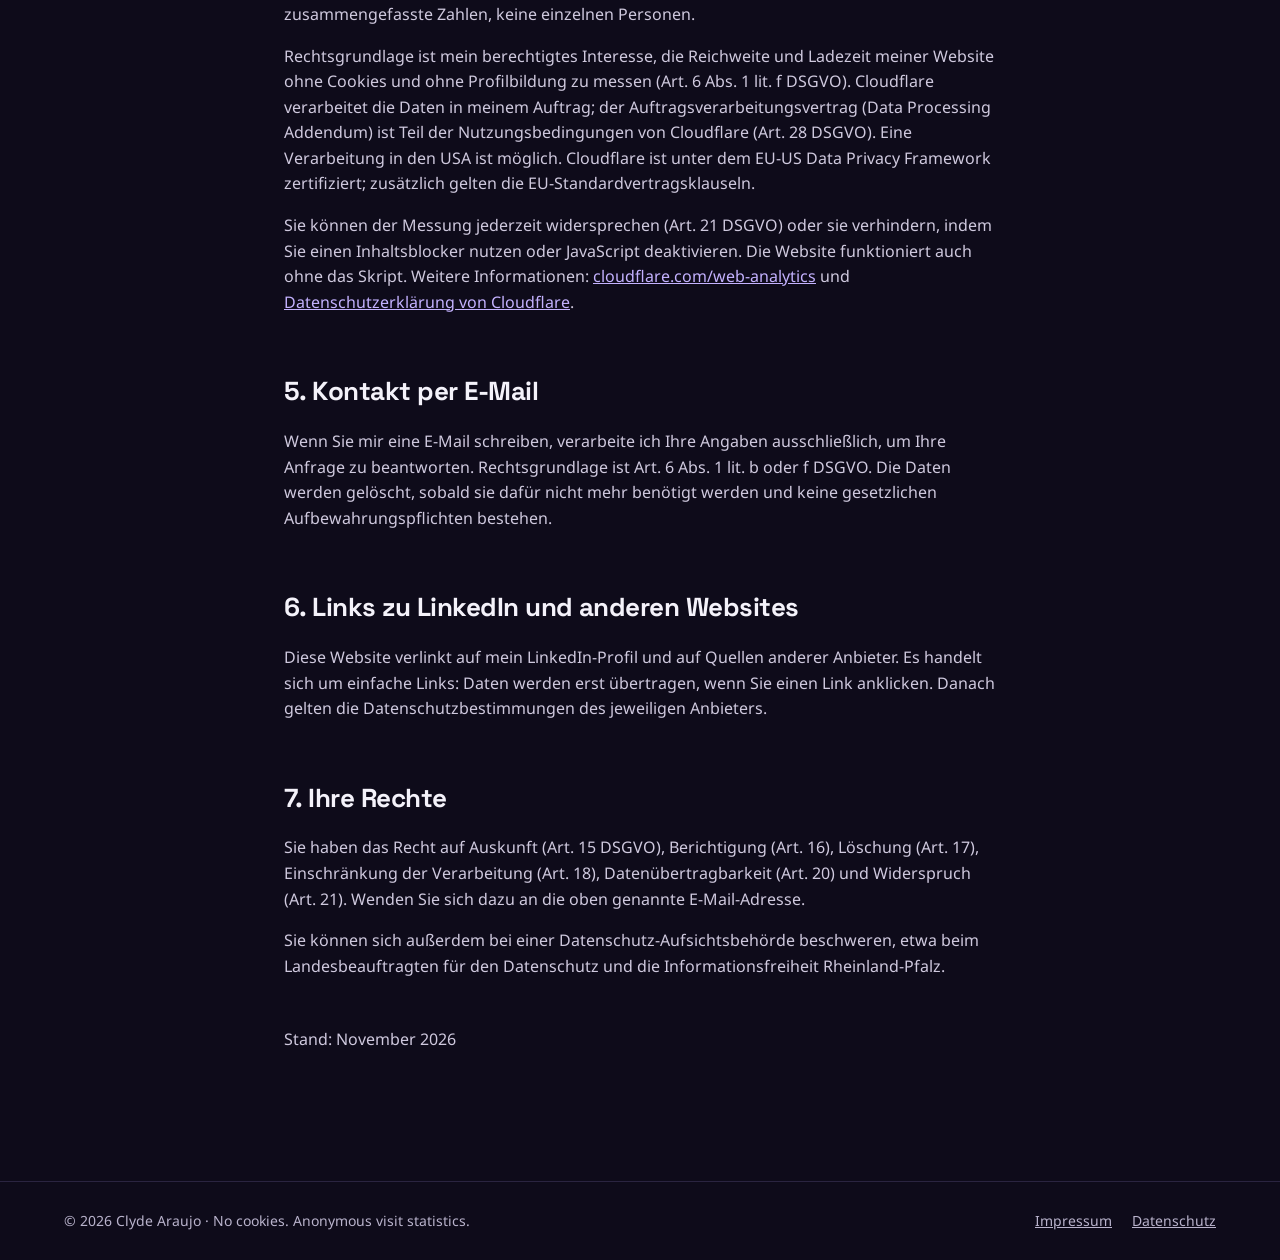
==== commit 2cc38101: "Nav order About, Career, Work, Builds, Signals on all pages; proof count-up slowed to 1.8s Co-Author" ====
--- a/datenschutz/index.html
+++ b/datenschutz/index.html
@@ -15,10 +15,10 @@
 <header class="site-header">
 <div class="wrap hdr">
 <div class="hdr-left"><button class="burger" type="button" aria-expanded="false" aria-controls="site-menu" aria-label="Open menu"><i></i><i></i><i></i></button><a class="brand" href="/"><picture><source srcset="/assets/avatar-still.webp" media="(prefers-reduced-motion: reduce)"><img class="brand-av" src="/assets/avatar.webp" alt="" width="36" height="36"></picture><span>Clyde Araujo</span></a></div>
-<nav class="nav" aria-label="Main"><a href="/#about">About</a><a href="/#work">Work</a><a href="/#career">Career</a><a href="/#builds">Builds</a><a href="/#verdict">Signals</a></nav>
+<nav class="nav" aria-label="Main"><a href="/#about">About</a><a href="/#career">Career</a><a href="/#work">Work</a><a href="/#builds">Builds</a><a href="/#verdict">Signals</a></nav>
 <div class="hdr-right"><div class="lang-wrap"><div class="lang-switch" role="group" aria-label="Language"><a href="/" lang="en" hreflang="en" data-lang="en">EN</a><a href="/de/" lang="de" hreflang="de" data-lang="de">DE</a></div></div><a class="btn btn-primary btn-sm" href="/#contact">Let's talk</a></div>
 </div>
-<nav class="menu" id="site-menu" aria-label="Main menu"><div class="wrap"><ul><li><a href="/#about"><span>01</span>About</a></li><li><a href="/#work"><span>02</span>Work</a></li><li><a href="/#career"><span>03</span>Career</a></li><li><a href="/#builds"><span>04</span>Builds</a></li><li><a href="/#verdict"><span>05</span>Signals</a></li></ul></div></nav>
+<nav class="menu" id="site-menu" aria-label="Main menu"><div class="wrap"><ul><li><a href="/#about"><span>01</span>About</a></li><li><a href="/#career"><span>02</span>Career</a></li><li><a href="/#work"><span>03</span>Work</a></li><li><a href="/#builds"><span>04</span>Builds</a></li><li><a href="/#verdict"><span>05</span>Signals</a></li></ul></div></nav>
 </header>
 
 <main id="main" class="article legal">
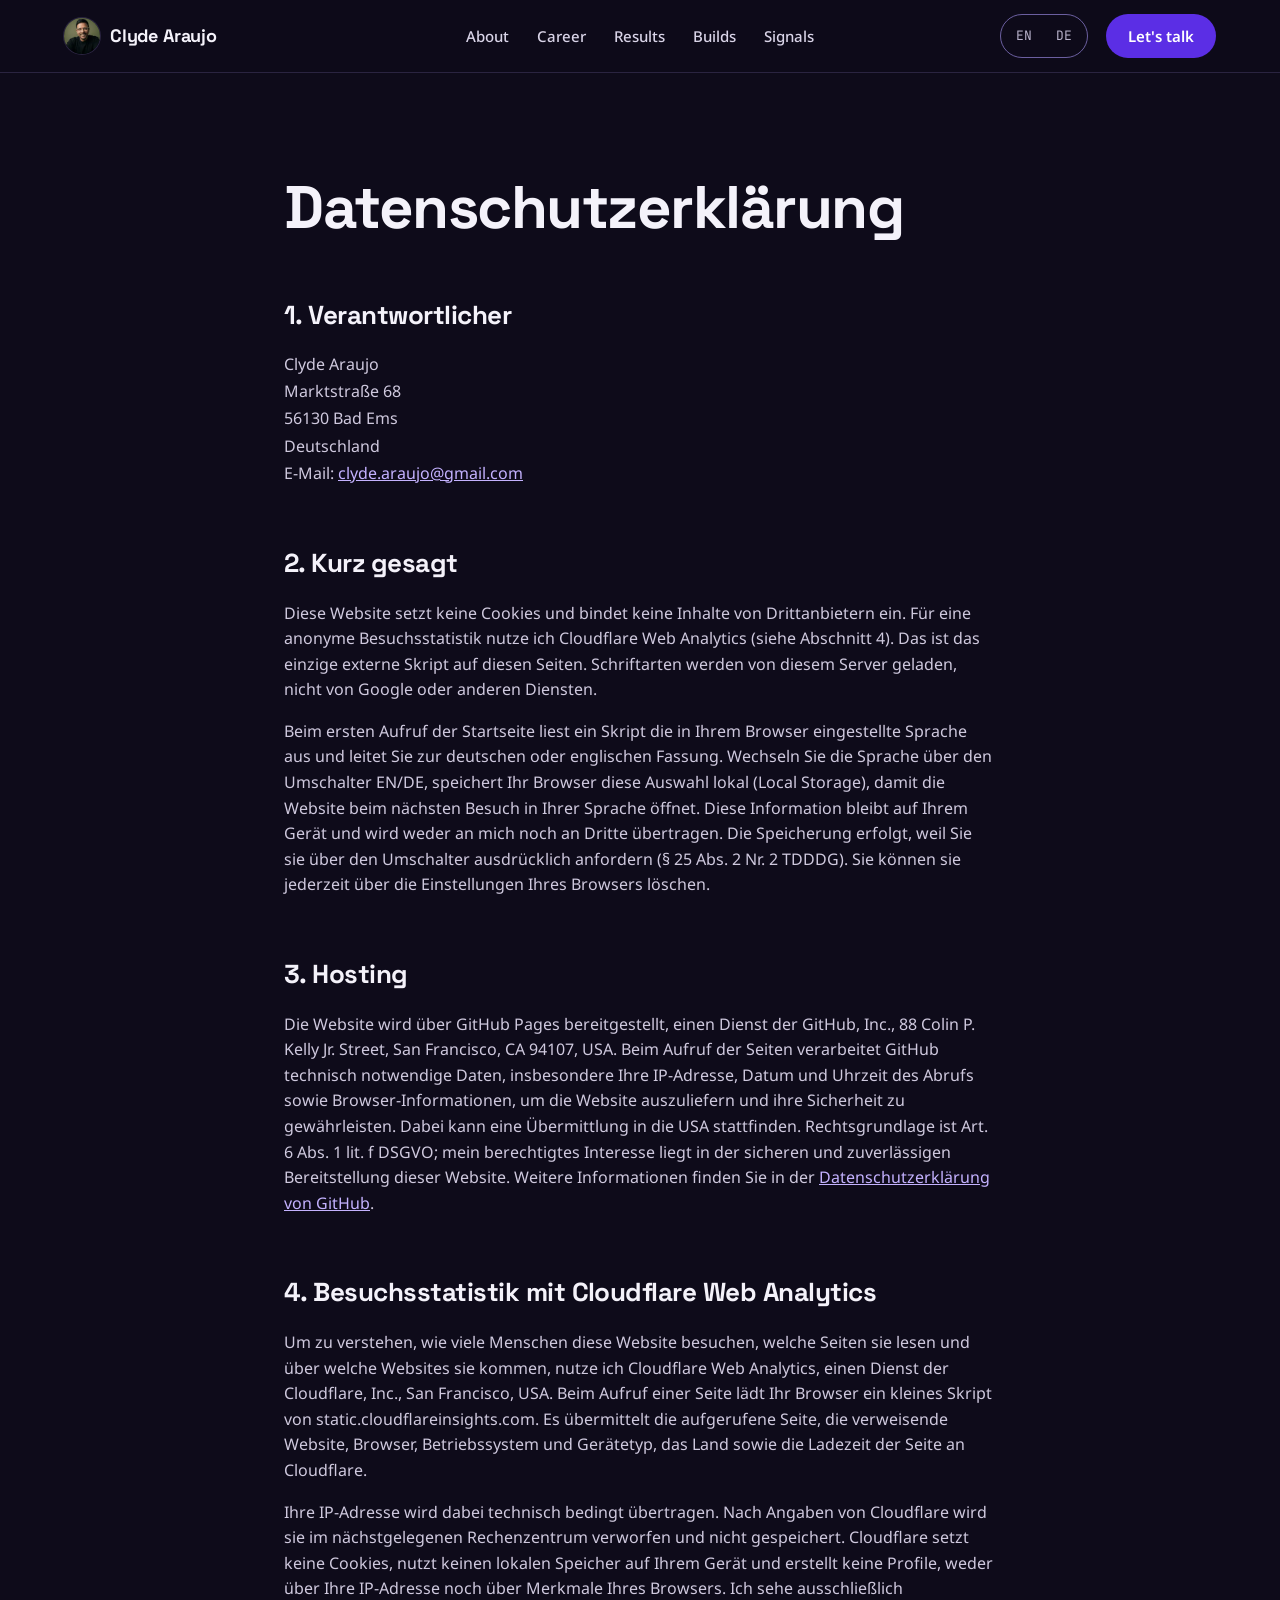
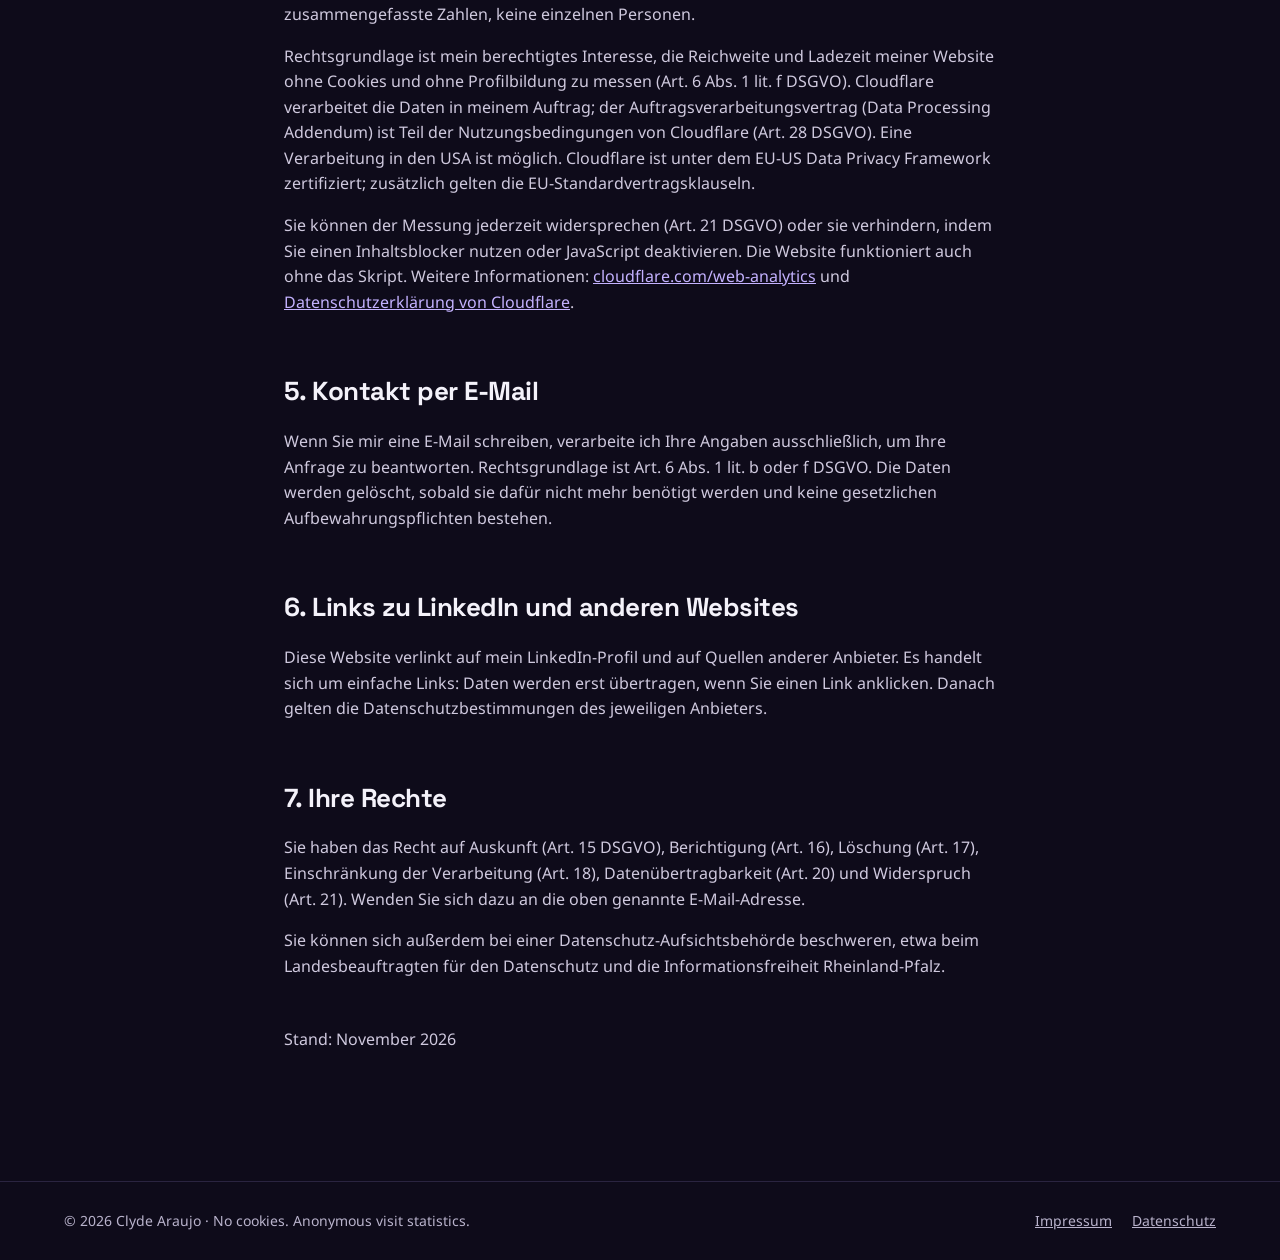
==== commit fb31cfd3: "Rename Work to Results in English navigation; link preview uses new headline Co-Authored-By: Claude " ====
--- a/datenschutz/index.html
+++ b/datenschutz/index.html
@@ -8,17 +8,17 @@
 <link rel="canonical" href="https://clydearaujo.com/datenschutz/">
 <meta name="theme-color" content="#0E0B1A">
 <link rel="icon" href="/favicon.svg" type="image/svg+xml">
-<link rel="stylesheet" href="/assets/site.css?v=23">
+<link rel="stylesheet" href="/assets/site.css?v=27">
 </head>
 <body>
 <a class="skip" href="#main">Zum Inhalt springen</a>
 <header class="site-header">
 <div class="wrap hdr">
 <div class="hdr-left"><button class="burger" type="button" aria-expanded="false" aria-controls="site-menu" aria-label="Open menu"><i></i><i></i><i></i></button><a class="brand" href="/"><picture><source srcset="/assets/avatar-still.webp" media="(prefers-reduced-motion: reduce)"><img class="brand-av" src="/assets/avatar.webp" alt="" width="36" height="36"></picture><span>Clyde Araujo</span></a></div>
-<nav class="nav" aria-label="Main"><a href="/#about">About</a><a href="/#career">Career</a><a href="/#work">Work</a><a href="/#builds">Builds</a><a href="/#verdict">Signals</a></nav>
+<nav class="nav" aria-label="Main"><a href="/#about">About</a><a href="/#career">Career</a><a href="/#work">Results</a><a href="/#builds">Builds</a><a href="/#verdict">Signals</a></nav>
 <div class="hdr-right"><div class="lang-wrap"><div class="lang-switch" role="group" aria-label="Language"><a href="/" lang="en" hreflang="en" data-lang="en">EN</a><a href="/de/" lang="de" hreflang="de" data-lang="de">DE</a></div></div><a class="btn btn-primary btn-sm" href="/#contact">Let's talk</a></div>
 </div>
-<nav class="menu" id="site-menu" aria-label="Main menu"><div class="wrap"><ul><li><a href="/#about"><span>01</span>About</a></li><li><a href="/#career"><span>02</span>Career</a></li><li><a href="/#work"><span>03</span>Work</a></li><li><a href="/#builds"><span>04</span>Builds</a></li><li><a href="/#verdict"><span>05</span>Signals</a></li></ul></div></nav>
+<nav class="menu" id="site-menu" aria-label="Main menu"><div class="wrap"><ul><li><a href="/#about"><span>01</span>About</a></li><li><a href="/#career"><span>02</span>Career</a></li><li><a href="/#work"><span>03</span>Results</a></li><li><a href="/#builds"><span>04</span>Builds</a></li><li><a href="/#verdict"><span>05</span>Signals</a></li></ul></div></nav>
 </header>
 
 <main id="main" class="article legal">
--- a/assets/site.css
+++ b/assets/site.css
@@ -283,6 +283,8 @@
 .lang-switch a:hover{color:var(--text)}
 .article h1,.h1,.h2{overflow-wrap:break-word}
 @media (max-width:600px){.article h1,.h1,.h2{-webkit-hyphens:auto;hyphens:auto}}
+.hero .h1{-webkit-hyphens:manual;hyphens:manual;overflow-wrap:break-word}
+.hero .h1-long{max-width:1152px;font-size:clamp(32px,3.6vw,50px);line-height:1.16;text-wrap:balance}
 /* CLS fix: counters grow from a fixed left edge */
 [data-count].counting::after{left:0;right:auto}
 .num{font-variant-numeric:tabular-nums}
@@ -359,3 +361,29 @@
 /* About milestones use the Career timeline */
 .ab-timeline .tl-item:last-child{padding-bottom:0}
 .ab-timeline .tl-role a{color:inherit}
+
+/* Case charts */
+.viz{margin-top:18px;max-width:340px}
+.viz svg{display:block;width:100%;height:auto;overflow:visible}
+.viz text{font-family:var(--mono);fill:var(--muted);font-size:12px}
+.viz .big{font-family:var(--display);font-weight:700;font-size:20px;fill:var(--text)}
+.viz .lime{fill:var(--lime)}
+.viz .bar{transform-box:fill-box;transform-origin:50% 100%}
+.viz .hb{transform-box:fill-box;transform-origin:0 50%;transform:scaleX(.35)}
+.viz-anim .ln{stroke-dasharray:420;stroke-dashoffset:420}
+.viz-anim.in .ln{stroke-dashoffset:0;transition:stroke-dashoffset 1.6s cubic-bezier(.3,.7,.2,1)}
+.viz-anim .dot,.viz-anim .lab{opacity:0}
+.viz-anim.in .dot,.viz-anim.in .lab{opacity:1;transition:opacity .4s ease 1.4s}
+.viz-anim .bar{transform:scaleY(0)}
+.viz-anim.in .bar{transform:scaleY(1);transition:transform 1s cubic-bezier(.3,.7,.2,1)}
+.viz-anim.in .bar.b2{transition-delay:.25s}.viz-anim.in .bar.b3{transition-delay:.5s}.viz-anim.in .bar.b4{transition-delay:.75s}
+.viz-anim .hb{transform:scaleX(1)}
+.viz-anim.in .hb{transform:scaleX(.35);transition:transform 1.4s cubic-bezier(.3,.7,.2,1) .3s}
+/* Section rhythm */
+#career,#builds{background-image:radial-gradient(rgba(180,155,255,.13) 1px,transparent 1.4px);background-size:26px 26px;background-color:#110D20}
+#about,#verdict{background:linear-gradient(180deg,rgba(91,46,229,.10),transparent 420px)}
+#career .timeline::after{content:"";position:absolute;left:5px;top:8px;bottom:8px;width:2px;background:var(--lime);transform-origin:0 0;transform:scaleY(var(--tl,0))}
+#career .tl-item::before{transition:background-color .3s ease,border-color .3s ease}
+#career .tl-item.lit::before{background:var(--lime);border-color:var(--lime)}
+.ab-tags{display:flex;flex-wrap:wrap;gap:8px;margin-top:8px}
+.ab-tags span{font-family:var(--mono);font-weight:500;font-size:12px;letter-spacing:.02em;padding:5px 12px;border-radius:999px;border:1px solid var(--outline);color:var(--lavender);white-space:nowrap}
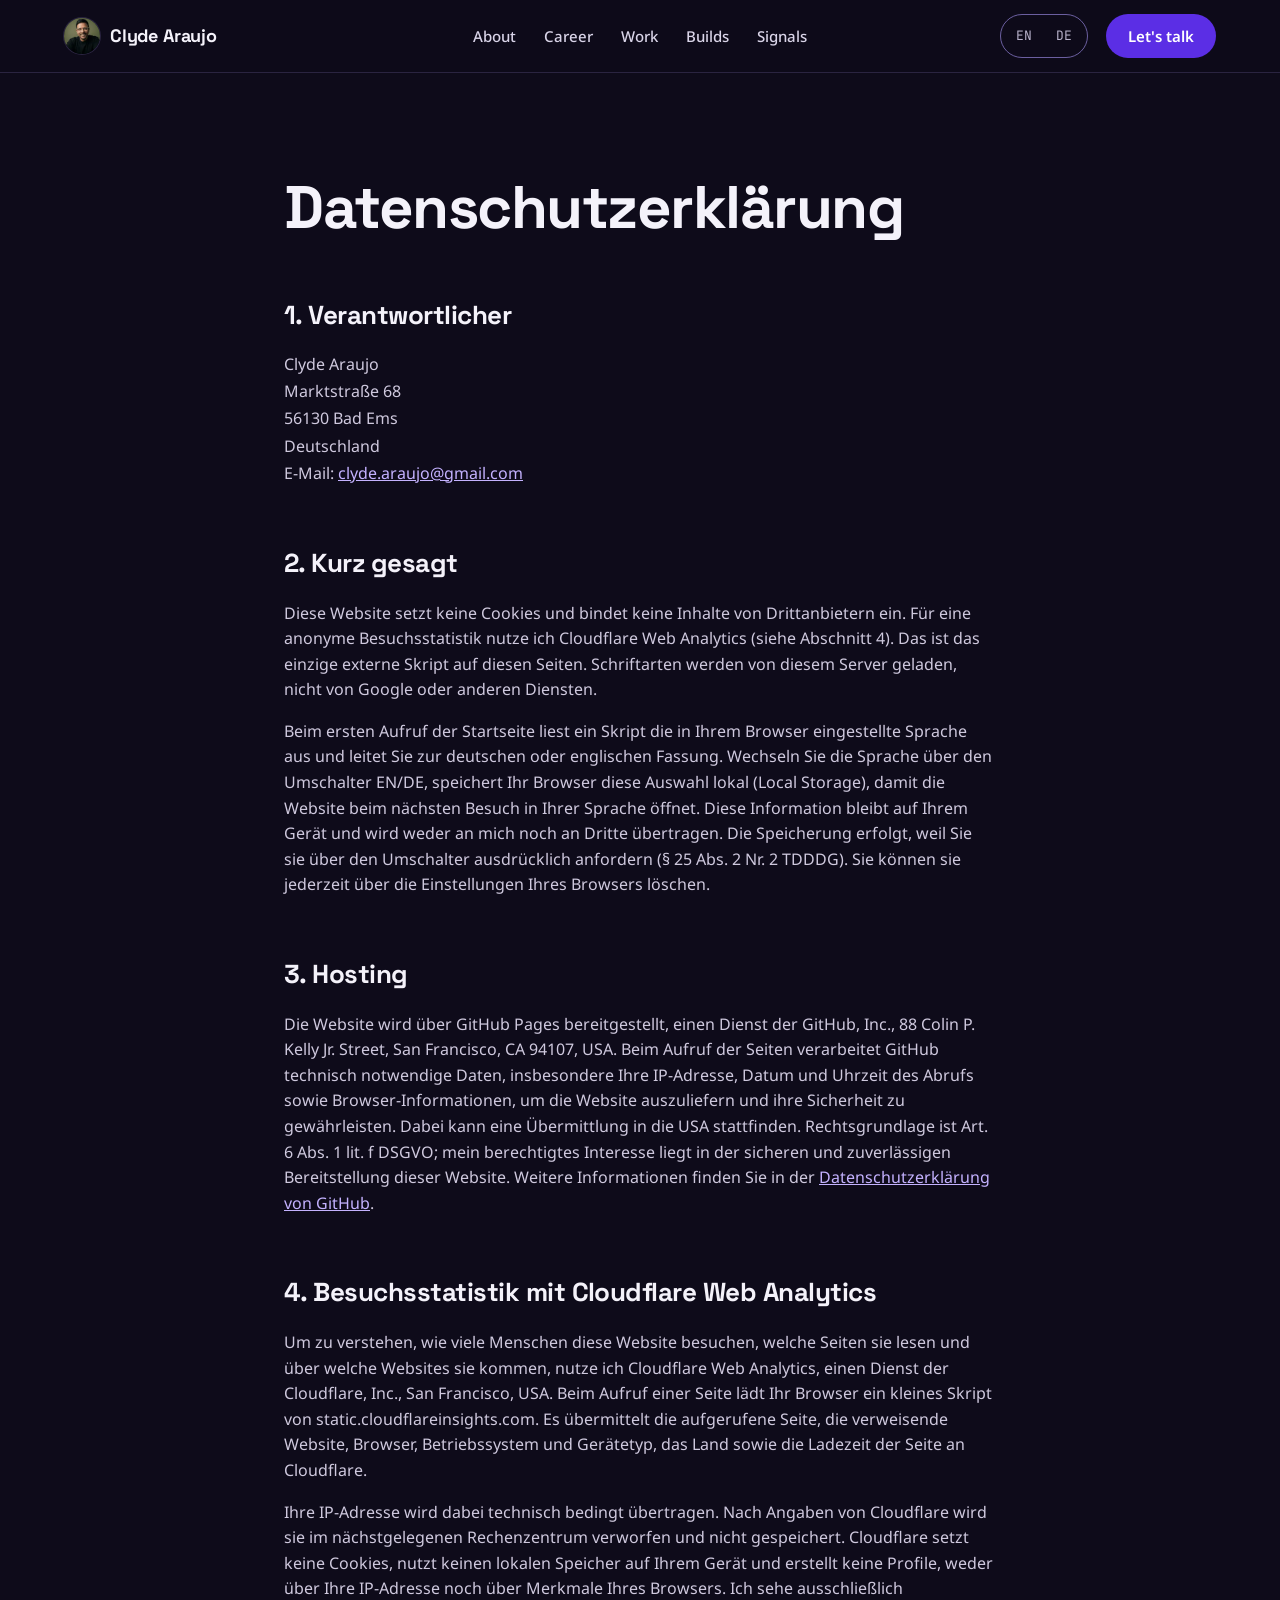
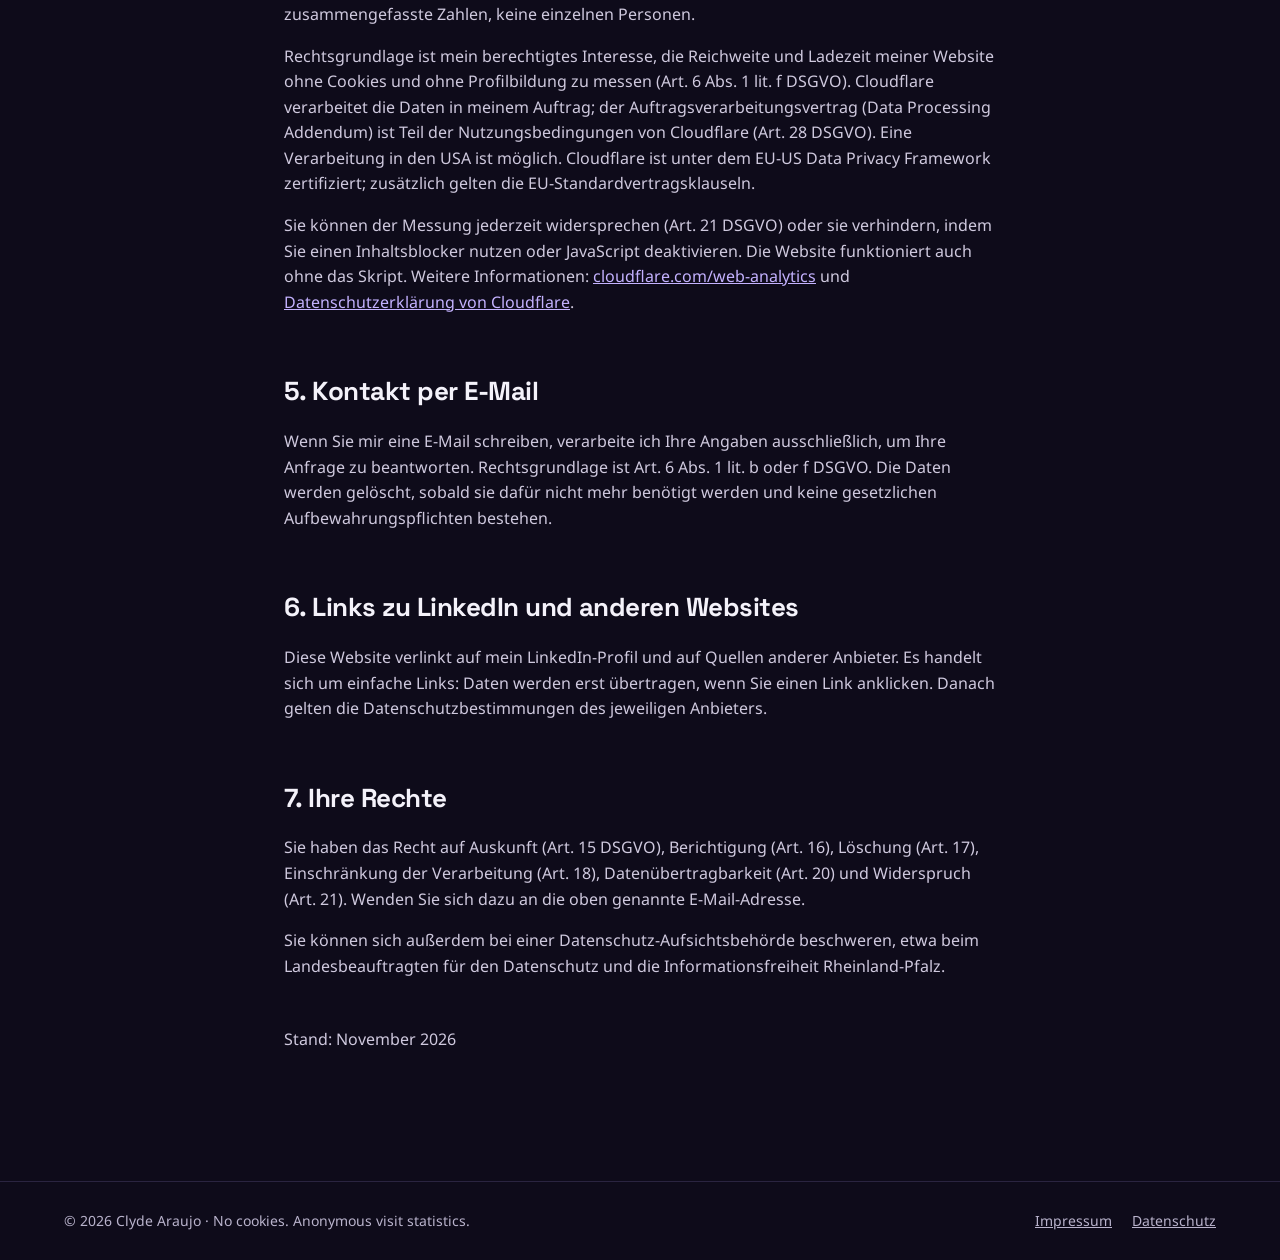
==== commit f40ebc30: "Add In Their Words quote gallery (EN); restore Work nav label Five recommendation cards under the he" ====
--- a/datenschutz/index.html
+++ b/datenschutz/index.html
@@ -15,10 +15,10 @@
 <header class="site-header">
 <div class="wrap hdr">
 <div class="hdr-left"><button class="burger" type="button" aria-expanded="false" aria-controls="site-menu" aria-label="Open menu"><i></i><i></i><i></i></button><a class="brand" href="/"><picture><source srcset="/assets/avatar-still.webp" media="(prefers-reduced-motion: reduce)"><img class="brand-av" src="/assets/avatar.webp" alt="" width="36" height="36"></picture><span>Clyde Araujo</span></a></div>
-<nav class="nav" aria-label="Main"><a href="/#about">About</a><a href="/#career">Career</a><a href="/#work">Results</a><a href="/#builds">Builds</a><a href="/#verdict">Signals</a></nav>
+<nav class="nav" aria-label="Main"><a href="/#about">About</a><a href="/#career">Career</a><a href="/#work">Work</a><a href="/#builds">Builds</a><a href="/#verdict">Signals</a></nav>
 <div class="hdr-right"><div class="lang-wrap"><div class="lang-switch" role="group" aria-label="Language"><a href="/" lang="en" hreflang="en" data-lang="en">EN</a><a href="/de/" lang="de" hreflang="de" data-lang="de">DE</a></div></div><a class="btn btn-primary btn-sm" href="/#contact">Let's talk</a></div>
 </div>
-<nav class="menu" id="site-menu" aria-label="Main menu"><div class="wrap"><ul><li><a href="/#about"><span>01</span>About</a></li><li><a href="/#career"><span>02</span>Career</a></li><li><a href="/#work"><span>03</span>Results</a></li><li><a href="/#builds"><span>04</span>Builds</a></li><li><a href="/#verdict"><span>05</span>Signals</a></li></ul></div></nav>
+<nav class="menu" id="site-menu" aria-label="Main menu"><div class="wrap"><ul><li><a href="/#about"><span>01</span>About</a></li><li><a href="/#career"><span>02</span>Career</a></li><li><a href="/#work"><span>03</span>Work</a></li><li><a href="/#builds"><span>04</span>Builds</a></li><li><a href="/#verdict"><span>05</span>Signals</a></li></ul></div></nav>
 </header>
 
 <main id="main" class="article legal">
--- a/assets/site.css
+++ b/assets/site.css
@@ -387,3 +387,23 @@
 #career .tl-item.lit::before{background:var(--lime);border-color:var(--lime)}
 .ab-tags{display:flex;flex-wrap:wrap;gap:8px;margin-top:8px}
 .ab-tags span{font-family:var(--mono);font-weight:500;font-size:12px;letter-spacing:.02em;padding:5px 12px;border-radius:999px;border:1px solid var(--outline);color:var(--lavender);white-space:nowrap}
+
+.voices{padding-top:56px;padding-bottom:56px}
+.vo-head{display:flex;justify-content:space-between;align-items:center;gap:16px;margin-bottom:20px;min-height:48px}
+.vo-head h2{font-weight:400}
+.vo-nav{display:none;gap:10px}.js .vo-nav{display:flex}
+.vo-btn{width:48px;height:48px;border-radius:999px;border:1px solid var(--outline);background:transparent;color:var(--text);font:inherit;font-size:18px;line-height:1;cursor:pointer;transition:border-color .15s ease}
+.vo-btn:hover{border-color:var(--lavender)}.vo-btn:disabled{opacity:.35;cursor:default;border-color:var(--outline)}
+.vo-track{list-style:none;margin:0;padding:0;display:flex;gap:24px;overflow-x:auto;scroll-snap-type:x mandatory;scroll-behavior:smooth;scrollbar-width:none}
+.vo-track::-webkit-scrollbar{display:none}
+.vo-card{flex:0 0 calc(50% - 12px);box-sizing:border-box;scroll-snap-align:start;display:flex;flex-direction:column;gap:18px;padding:28px;background:var(--panel);border:1px solid var(--line);border-radius:16px}
+.vo-top{display:flex;align-items:center;gap:18px}
+.vo-photo{width:90px;height:90px;flex:none;border-radius:50%;object-fit:cover;border:1px solid var(--line-strong)}
+.vo-who{display:flex;flex-direction:column;gap:4px;min-width:0}
+.vo-name{font-family:var(--display);font-weight:700;font-size:19px;line-height:1.2;color:var(--text)}
+.vo-title{font-size:14px;line-height:1.45;color:var(--muted)}
+.vo-rel{font-family:var(--mono);font-size:12px;letter-spacing:.06em;text-transform:uppercase;color:var(--lavender)}
+.vo-q{margin:0;flex:1;font-size:18px;line-height:1.5;color:var(--text)}
+.vo-link{align-self:flex-start;display:inline-flex;align-items:center;min-height:44px;font-size:14px}
+@media (max-width:760px){.vo-card{flex-basis:100%;padding:22px}.vo-q{font-size:17px}}
+@media (prefers-reduced-motion:reduce){.vo-track{scroll-behavior:auto}}
